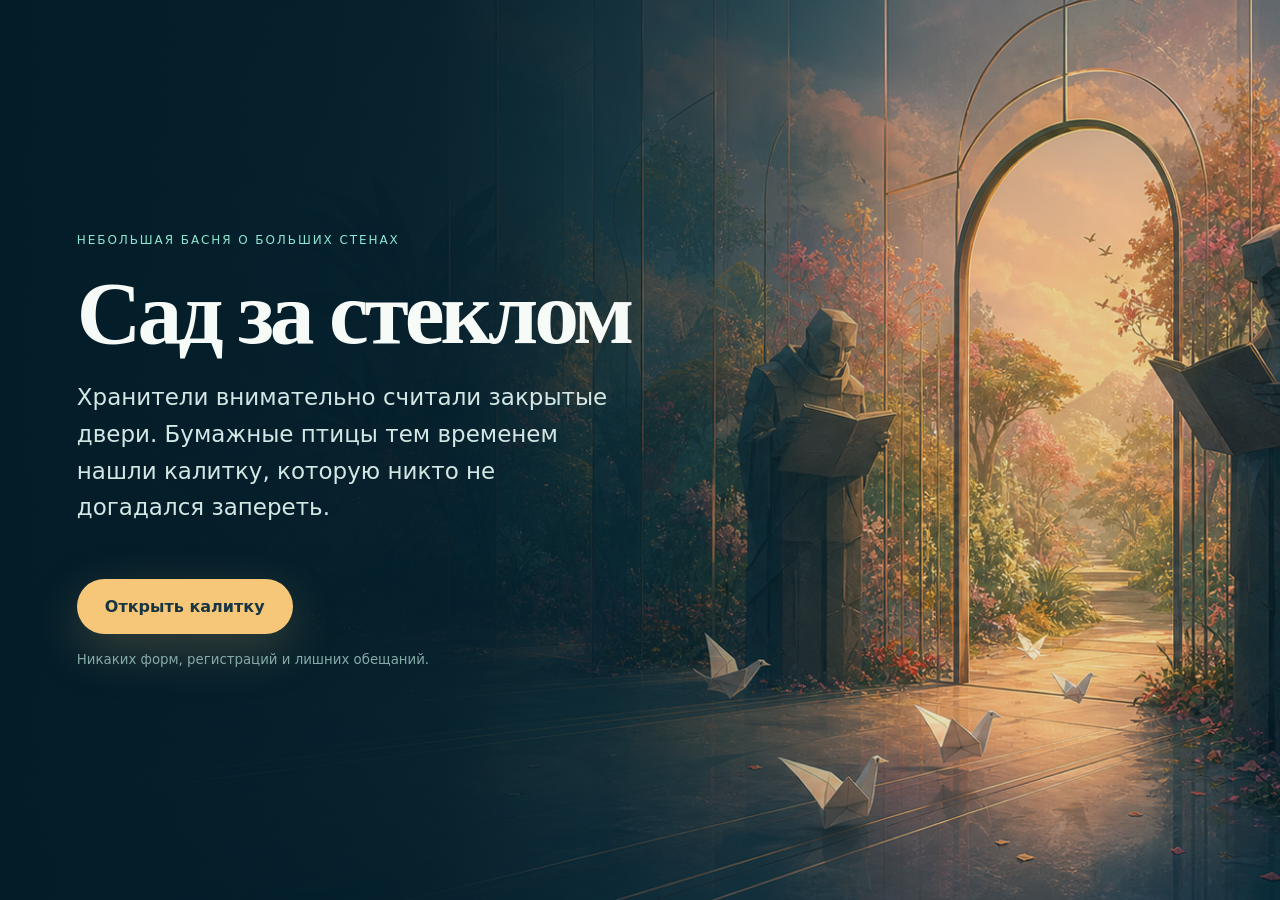
==== site-presets/glass-garden/index.html @ bee380c5 "Release IGProxy management UI and bot" ====
<!doctype html>
<html lang="ru">
<head>
  <meta charset="utf-8">
  <meta name="viewport" content="width=device-width,initial-scale=1">
  <title>Сад за стеклом</title>
  <style>
    *{box-sizing:border-box}html,body{margin:0;min-height:100%;font-family:Inter,ui-sans-serif,system-ui,sans-serif;background:#082838;color:#f7fbf8}
    body{min-height:100svh;background:linear-gradient(90deg,rgba(3,28,40,.98) 0%,rgba(3,28,40,.83) 34%,rgba(3,28,40,.08) 72%),url("hero.png") center/cover no-repeat}
    main{min-height:100svh;display:flex;align-items:center;padding:clamp(28px,6vw,100px)}
    article{max-width:610px}.mark{letter-spacing:.16em;text-transform:uppercase;font-size:12px;color:#8ce6d1}
    h1{font-family:Georgia,serif;font-size:clamp(48px,7vw,94px);line-height:.94;margin:24px 0;letter-spacing:-.045em}
    p{max-width:540px;font-size:clamp(18px,2vw,23px);line-height:1.6;color:#d3e7e4}
    a{display:inline-flex;margin-top:30px;padding:18px 28px;border-radius:999px;background:#f6c779;color:#173443;text-decoration:none;font-weight:800;box-shadow:0 16px 50px rgba(246,199,121,.22);transition:.25s}
    a:hover{transform:translateY(-3px);box-shadow:0 20px 60px rgba(246,199,121,.34)}
    small{display:block;margin-top:18px;color:#86aaa8}
    @media(max-width:700px){body{background:linear-gradient(0deg,rgba(3,28,40,.99) 0%,rgba(3,28,40,.76) 58%,rgba(3,28,40,.18) 100%),url("hero.png") 68% center/cover no-repeat}main{align-items:flex-end}h1{font-size:52px}}
  </style>
</head>
<body>
  <main><article>
    <div class="mark">Небольшая басня о больших стенах</div>
    <h1>Сад за стеклом</h1>
    <p>Хранители внимательно считали закрытые двери. Бумажные птицы тем временем нашли калитку, которую никто не догадался запереть.</p>
    <a href="__PROXY_LINK__">Открыть калитку</a>
    <small>Никаких форм, регистраций и лишних обещаний.</small>
  </article></main>
</body>
</html>
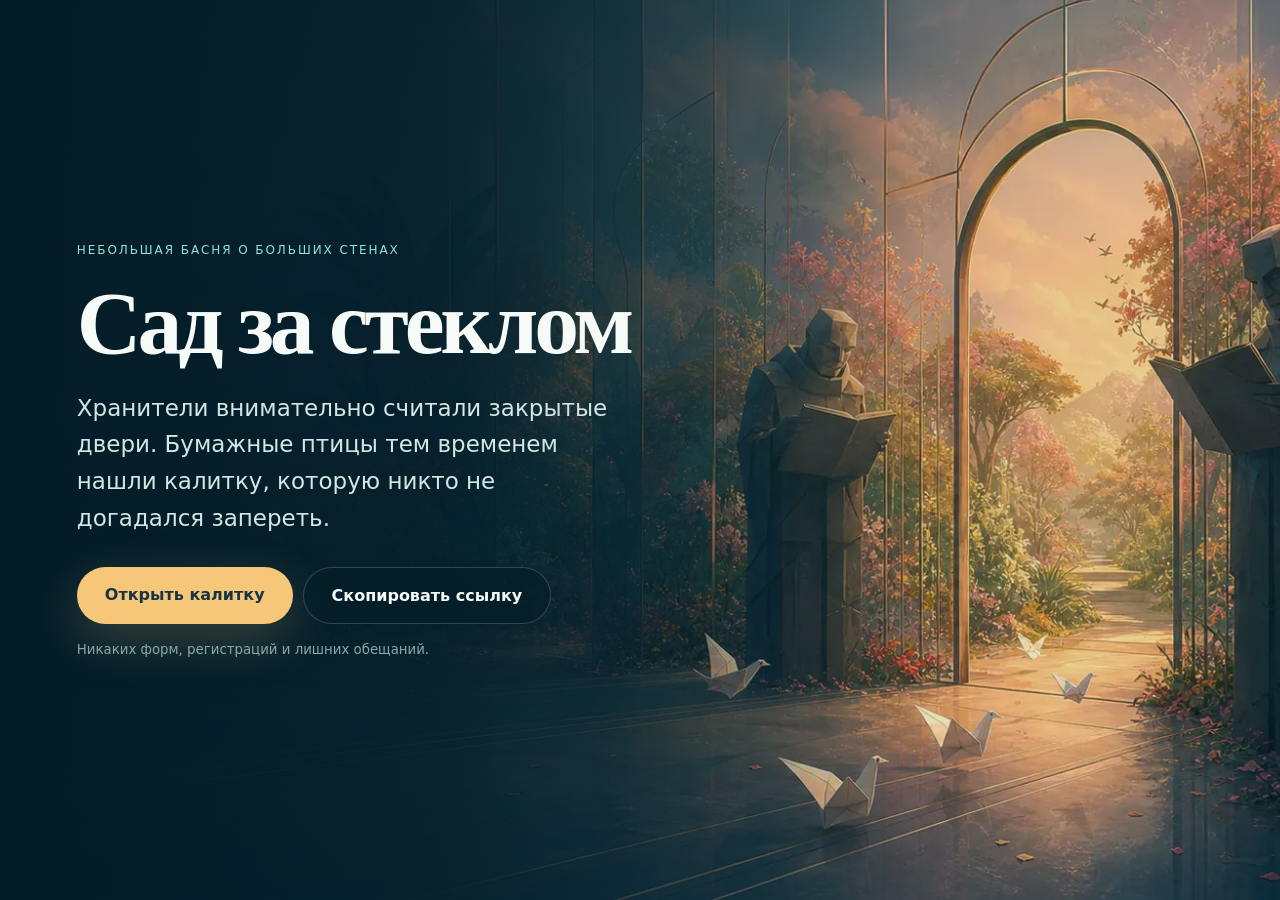
==== commit 089f5b87: "Release IGProxy 2.9 full-width operations UI" ====
--- a/site-presets/glass-garden/index.html
+++ b/site-presets/glass-garden/index.html
@@ -6,15 +6,15 @@
   <title>Сад за стеклом</title>
   <style>
     *{box-sizing:border-box}html,body{margin:0;min-height:100%;font-family:Inter,ui-sans-serif,system-ui,sans-serif;background:#082838;color:#f7fbf8}
-    body{min-height:100svh;background:linear-gradient(90deg,rgba(3,28,40,.98) 0%,rgba(3,28,40,.83) 34%,rgba(3,28,40,.08) 72%),url("hero.png") center/cover no-repeat}
+    body{min-height:100svh;background:linear-gradient(90deg,rgba(3,28,40,.98) 0%,rgba(3,28,40,.83) 34%,rgba(3,28,40,.08) 72%),url("hero.webp") center/cover no-repeat}
     main{min-height:100svh;display:flex;align-items:center;padding:clamp(28px,6vw,100px)}
     article{max-width:610px}.mark{letter-spacing:.16em;text-transform:uppercase;font-size:12px;color:#8ce6d1}
     h1{font-family:Georgia,serif;font-size:clamp(48px,7vw,94px);line-height:.94;margin:24px 0;letter-spacing:-.045em}
     p{max-width:540px;font-size:clamp(18px,2vw,23px);line-height:1.6;color:#d3e7e4}
-    a{display:inline-flex;margin-top:30px;padding:18px 28px;border-radius:999px;background:#f6c779;color:#173443;text-decoration:none;font-weight:800;box-shadow:0 16px 50px rgba(246,199,121,.22);transition:.25s}
+    .actions{display:flex;gap:10px;flex-wrap:wrap;margin-top:30px}a,button{display:inline-flex;padding:18px 28px;border-radius:999px;font:inherit;font-weight:800;cursor:pointer;transition:.25s}a{background:#f6c779;color:#173443;text-decoration:none;box-shadow:0 16px 50px rgba(246,199,121,.22)}button{border:1px solid rgba(255,255,255,.18);background:rgba(5,31,41,.72);color:#f7fbf8}
     a:hover{transform:translateY(-3px);box-shadow:0 20px 60px rgba(246,199,121,.34)}
     small{display:block;margin-top:18px;color:#86aaa8}
-    @media(max-width:700px){body{background:linear-gradient(0deg,rgba(3,28,40,.99) 0%,rgba(3,28,40,.76) 58%,rgba(3,28,40,.18) 100%),url("hero.png") 68% center/cover no-repeat}main{align-items:flex-end}h1{font-size:52px}}
+    @media(max-width:700px){body{background:linear-gradient(0deg,rgba(3,28,40,.99) 0%,rgba(3,28,40,.76) 58%,rgba(3,28,40,.18) 100%),url("hero.webp") 68% center/cover no-repeat}main{align-items:flex-end}.actions{display:grid}.actions>*{width:100%;justify-content:center}h1{font-size:52px}}
   </style>
 </head>
 <body>
@@ -22,8 +22,9 @@
     <div class="mark">Небольшая басня о больших стенах</div>
     <h1>Сад за стеклом</h1>
     <p>Хранители внимательно считали закрытые двери. Бумажные птицы тем временем нашли калитку, которую никто не догадался запереть.</p>
-    <a href="__PROXY_LINK__">Открыть калитку</a>
-    <small>Никаких форм, регистраций и лишних обещаний.</small>
+    <div class="actions"><a id="connect" href="__PROXY_LINK__">Открыть калитку</a><button id="copy" type="button">Скопировать ссылку</button></div>
+    <small id="status">Никаких форм, регистраций и лишних обещаний.</small>
   </article></main>
+  <script>const a=document.getElementById("connect"),s=document.getElementById("status");document.getElementById("copy").onclick=async()=>{try{await navigator.clipboard.writeText(a.href)}catch(e){const t=document.createElement("textarea");t.value=a.href;document.body.appendChild(t);t.select();document.execCommand("copy");t.remove()}s.textContent="Ссылка скопирована"};</script>
 </body>
 </html>
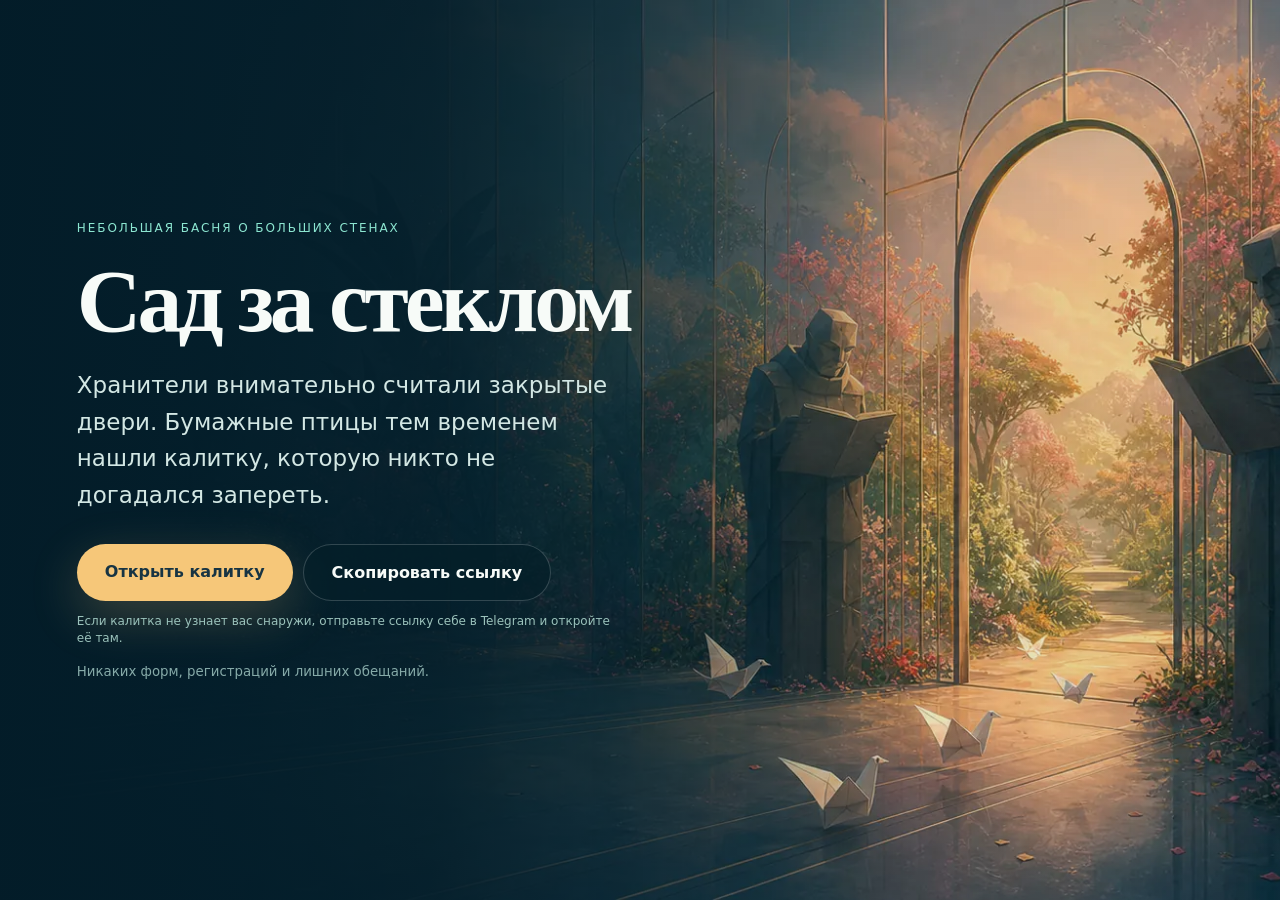
==== commit 202890b7: "feat: harden installer and add 30 site layouts" ====
--- a/site-presets/glass-garden/index.html
+++ b/site-presets/glass-garden/index.html
@@ -6,15 +6,15 @@
   <title>Сад за стеклом</title>
   <style>
     *{box-sizing:border-box}html,body{margin:0;min-height:100%;font-family:Inter,ui-sans-serif,system-ui,sans-serif;background:#082838;color:#f7fbf8}
-    body{min-height:100svh;background:linear-gradient(90deg,rgba(3,28,40,.98) 0%,rgba(3,28,40,.83) 34%,rgba(3,28,40,.08) 72%),url("hero.webp") center/cover no-repeat}
+    body{min-height:100svh;background:linear-gradient(90deg,rgba(3,28,40,.98) 0%,rgba(3,28,40,.83) 34%,rgba(3,28,40,.08) 72%),url("hero.webp") center/cover no-repeat;animation:gardenBreathe 12s ease-in-out infinite alternate}
     main{min-height:100svh;display:flex;align-items:center;padding:clamp(28px,6vw,100px)}
     article{max-width:610px}.mark{letter-spacing:.16em;text-transform:uppercase;font-size:12px;color:#8ce6d1}
     h1{font-family:Georgia,serif;font-size:clamp(48px,7vw,94px);line-height:.94;margin:24px 0;letter-spacing:-.045em}
     p{max-width:540px;font-size:clamp(18px,2vw,23px);line-height:1.6;color:#d3e7e4}
     .actions{display:flex;gap:10px;flex-wrap:wrap;margin-top:30px}a,button{display:inline-flex;padding:18px 28px;border-radius:999px;font:inherit;font-weight:800;cursor:pointer;transition:.25s}a{background:#f6c779;color:#173443;text-decoration:none;box-shadow:0 16px 50px rgba(246,199,121,.22)}button{border:1px solid rgba(255,255,255,.18);background:rgba(5,31,41,.72);color:#f7fbf8}
     a:hover{transform:translateY(-3px);box-shadow:0 20px 60px rgba(246,199,121,.34)}
-    small{display:block;margin-top:18px;color:#86aaa8}
-    @media(max-width:700px){body{background:linear-gradient(0deg,rgba(3,28,40,.99) 0%,rgba(3,28,40,.76) 58%,rgba(3,28,40,.18) 100%),url("hero.webp") 68% center/cover no-repeat}main{align-items:flex-end}.actions{display:grid}.actions>*{width:100%;justify-content:center}h1{font-size:52px}}
+    small{display:block;margin-top:18px;color:#86aaa8}.handoff{margin-top:12px;font-size:12px;line-height:1.4;color:#9bc2bb}
+    @keyframes gardenBreathe{to{background-position:center,56% center}}@media(max-width:700px){html,body{height:100%;overflow:hidden}body{background:linear-gradient(0deg,rgba(3,28,40,.99) 0%,rgba(3,28,40,.76) 58%,rgba(3,28,40,.18) 100%),url("hero.webp") 68% center/cover no-repeat}main{height:100svh;min-height:0;align-items:flex-end;padding:20px}article{max-height:100%}.mark{font-size:10px}h1{font-size:clamp(38px,12vw,52px);margin:14px 0}p{font-size:14px;line-height:1.42}.actions{display:grid;grid-template-columns:1fr 1fr;gap:8px;margin-top:16px}.actions>*{width:100%;justify-content:center;padding:13px 10px;font-size:13px}small{margin-top:10px;font-size:11px}}@media(prefers-reduced-motion:reduce){body{animation:none}}
   </style>
 </head>
 <body>
@@ -22,9 +22,10 @@
     <div class="mark">Небольшая басня о больших стенах</div>
     <h1>Сад за стеклом</h1>
     <p>Хранители внимательно считали закрытые двери. Бумажные птицы тем временем нашли калитку, которую никто не догадался запереть.</p>
-    <div class="actions"><a id="connect" href="__PROXY_LINK__">Открыть калитку</a><button id="copy" type="button">Скопировать ссылку</button></div>
+    <div class="actions"><a id="connect" href="__PROXY_TG_LINK__">Открыть калитку</a><button id="copy" type="button">Скопировать ссылку</button></div>
+    <p class="handoff">Если калитка не узнает вас снаружи, отправьте ссылку себе в Telegram и откройте её там.</p>
     <small id="status">Никаких форм, регистраций и лишних обещаний.</small>
   </article></main>
-  <script>const a=document.getElementById("connect"),s=document.getElementById("status");document.getElementById("copy").onclick=async()=>{try{await navigator.clipboard.writeText(a.href)}catch(e){const t=document.createElement("textarea");t.value=a.href;document.body.appendChild(t);t.select();document.execCommand("copy");t.remove()}s.textContent="Ссылка скопирована"};</script>
+  <script>const link="__PROXY_LINK__",s=document.getElementById("status");document.getElementById("copy").onclick=async()=>{try{await navigator.clipboard.writeText(link)}catch(e){const t=document.createElement("textarea");t.value=link;document.body.appendChild(t);t.select();document.execCommand("copy");t.remove()}s.textContent="Ссылка скопирована"};</script>
 </body>
 </html>
